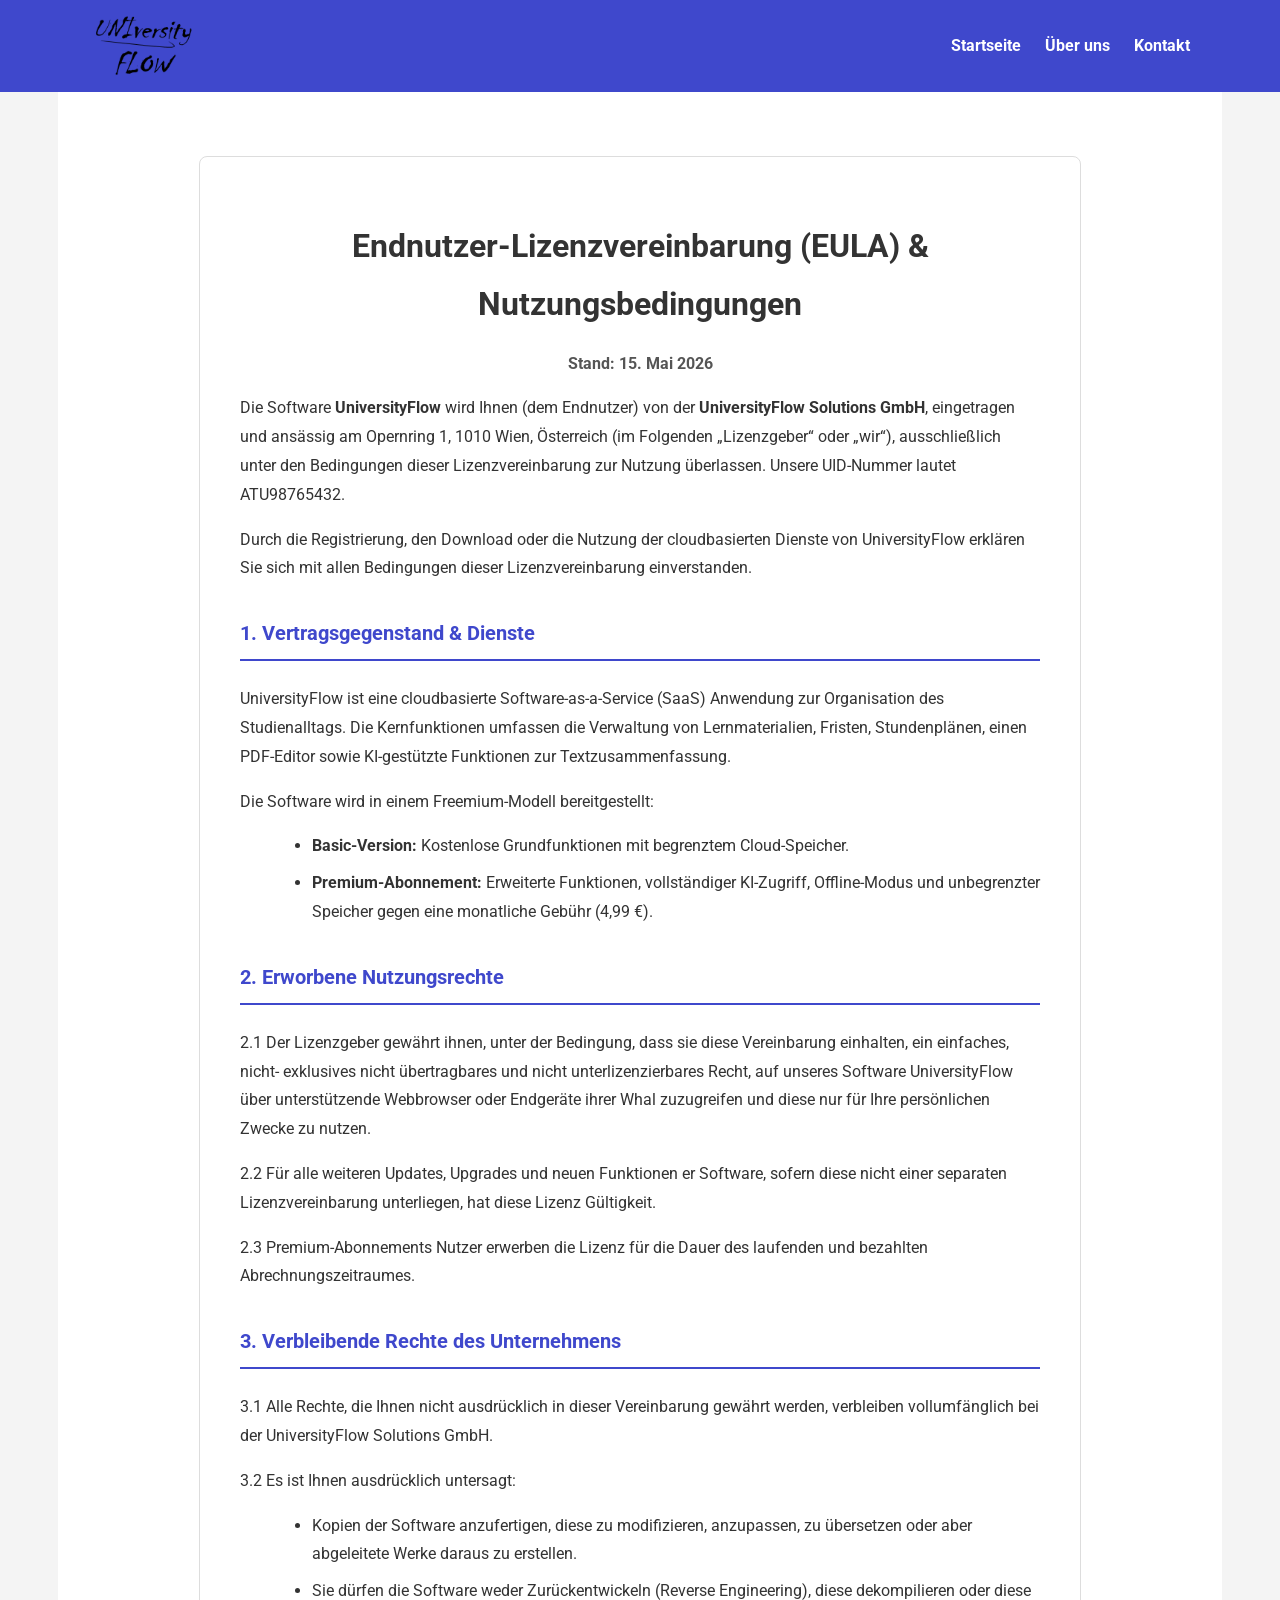
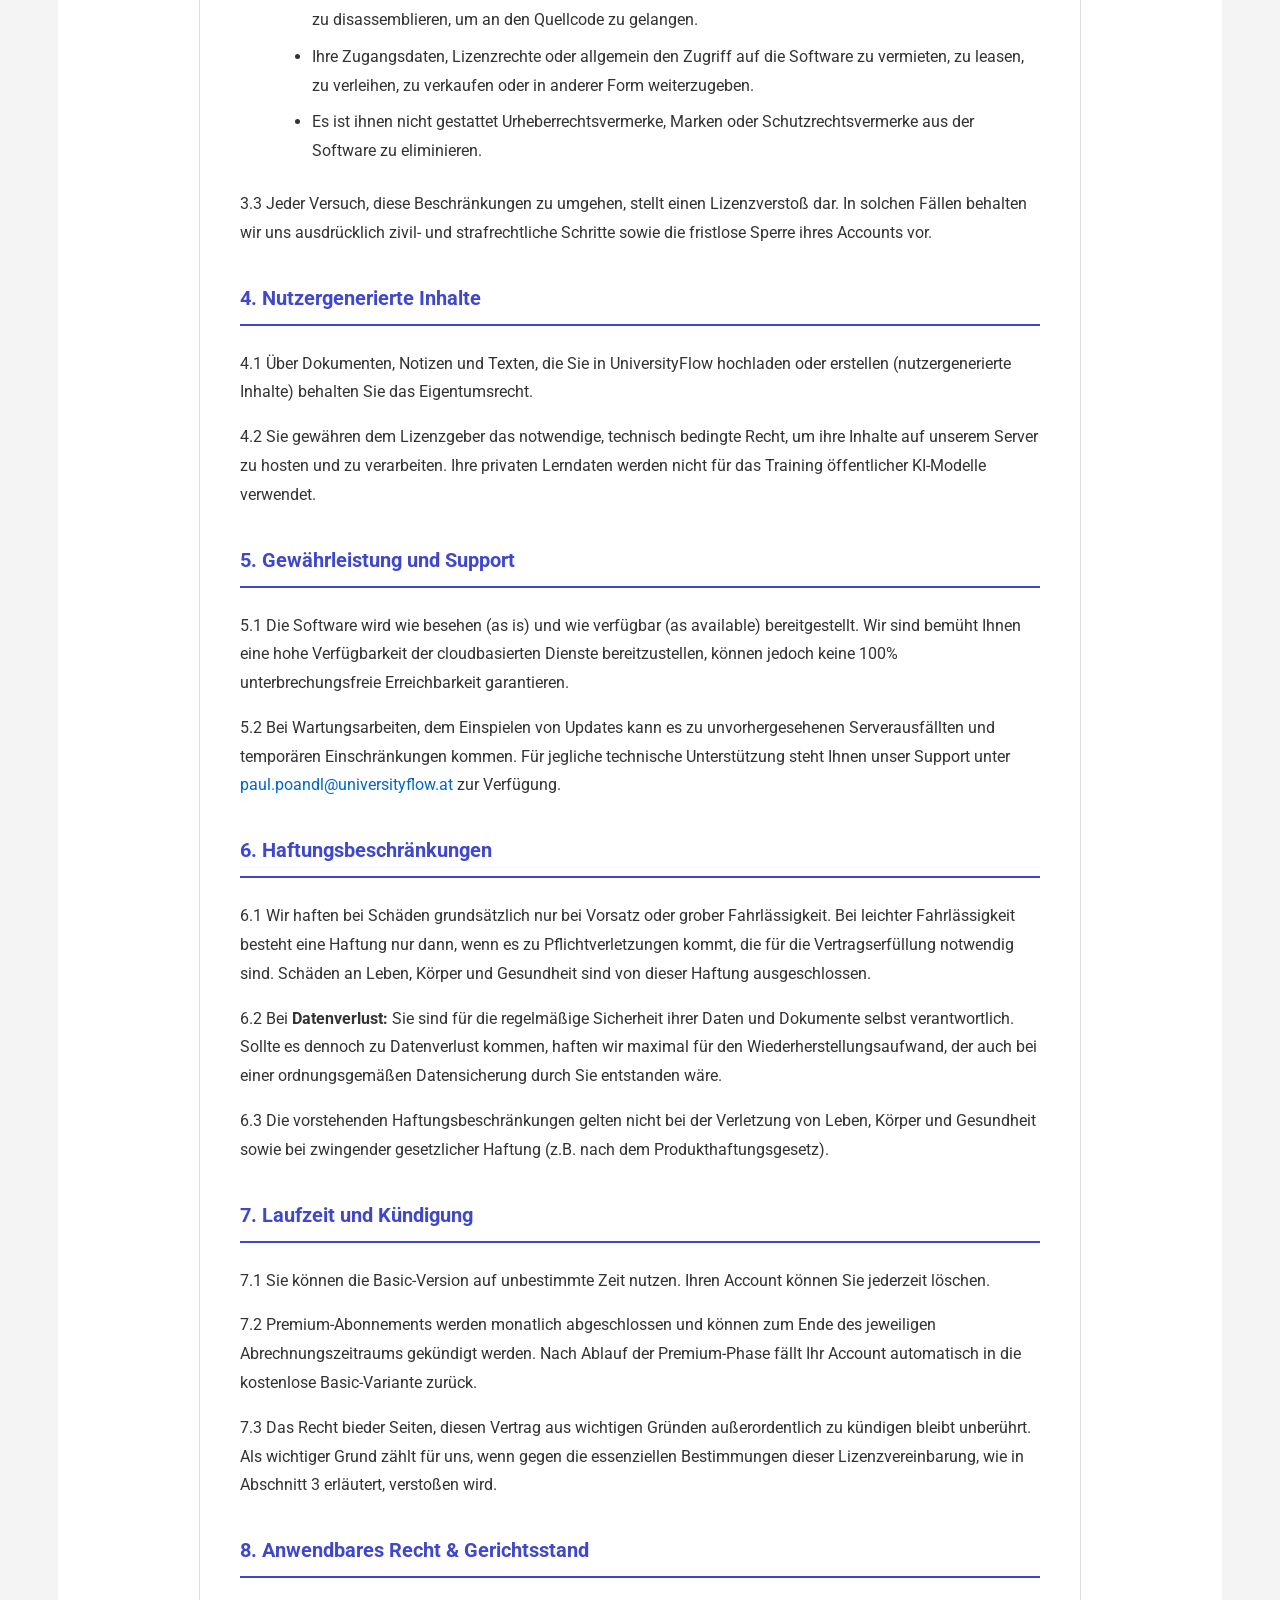
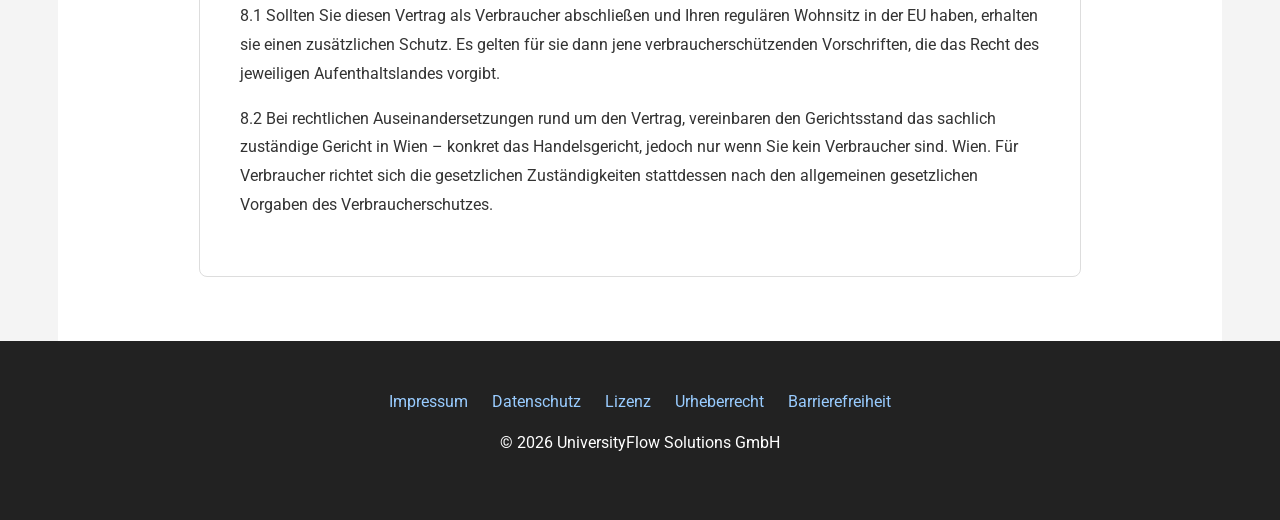
==== license.html @ edbe3fd8 "Add files via upload" ====
<!DOCTYPE html>
<html lang="de">
<head>
    <meta charset="UTF-8">
    <meta name="viewport" content="width=device-width, initial-scale=1.0">
    <title>Lizenz & Nutzungsbedingungen - UniversityFlow</title>
    <link rel="stylesheet" href="style.css">
    <style>
        .eula-content {
            background: var(--white);
            padding: 2.5rem;
            border-radius: 8px;
            border: 1px solid #ddd;
            margin: 2rem auto;
            max-width: 800px;
            line-height: 1.8;
        }
        .eula-content h1 {
            text-align: center;
            margin-bottom: 0.5rem;
        }
        .eula-content h2 {
            color: var(--primary-color);
            border-bottom: 2px solid var(--primary-color);
            padding-bottom: 0.5rem;
            margin-top: 2rem;
            margin-bottom: 1.5rem;
            font-size: 1.25rem;
        }
        .eula-content p {
            margin-bottom: 1rem;
        }
        .eula-content ul {
            margin-left: 2rem;
            margin-bottom: 1.5rem;
        }
        .eula-content li {
            margin-bottom: 0.5rem;
        }
        .eula-content a {
            color: var(--accent-color);
            text-decoration: none;
        }
        .eula-content a:hover {
            text-decoration: underline;
        }
    </style>
</head>
<body>
    <header>
        <div class="header-container">
            <a href="index.html" class="header-logo">
                <img src="Bilder/UNIversityFLOW.png" alt="UniversityFlow Logo">
            </a>
            <nav aria-label="Hauptnavigation">
                <ul>
                    <li><a href="index.html">Startseite</a></li>
                    <li><a href="about.html">Über uns</a></li>
                    <li><a href="contact.html">Kontakt</a></li>
                </ul>
            </nav>
        </div>
    </header>

    <main>
        <div class="eula-content">
            <h1>Endnutzer-Lizenzvereinbarung (EULA) & Nutzungsbedingungen</h1>
            <p style="text-align: center; color: #555;"><strong>Stand: 15. Mai 2026</strong></p>

            <p>Die Software <strong>UniversityFlow</strong> wird Ihnen (dem Endnutzer) von der <strong>UniversityFlow Solutions GmbH</strong>, eingetragen und ansässig am Opernring 1, 1010 Wien, Österreich (im Folgenden „Lizenzgeber“ oder „wir“), ausschließlich unter den Bedingungen dieser Lizenzvereinbarung zur Nutzung überlassen. Unsere UID-Nummer lautet ATU98765432.</p>
            
            <p>Durch die Registrierung, den Download oder die Nutzung der cloudbasierten Dienste von UniversityFlow erklären Sie sich mit allen Bedingungen dieser Lizenzvereinbarung einverstanden.</p>

            <h2>1. Vertragsgegenstand & Dienste</h2>
            <p>UniversityFlow ist eine cloudbasierte Software-as-a-Service (SaaS) Anwendung zur Organisation des Studienalltags. Die Kernfunktionen umfassen die Verwaltung von Lernmaterialien, Fristen, Stundenplänen, einen PDF-Editor sowie KI-gestützte Funktionen zur Textzusammenfassung.</p>
            <p>Die Software wird in einem Freemium-Modell bereitgestellt:</p>
            <ul>
                <li><strong>Basic-Version:</strong> Kostenlose Grundfunktionen mit begrenztem Cloud-Speicher.</li>
                <li><strong>Premium-Abonnement:</strong> Erweiterte Funktionen, vollständiger KI-Zugriff, Offline-Modus und unbegrenzter Speicher gegen eine monatliche Gebühr (4,99 €).</li>
            </ul>

            <h2>2. Erworbene Nutzungsrechte</h2>
            <p>2.1 Der Lizenzgeber gewährt ihnen, unter der Bedingung, dass sie diese Vereinbarung einhalten, ein einfaches, nicht- exklusives nicht übertragbares und nicht unterlizenzierbares Recht, auf unseres Software UniversityFlow über unterstützende Webbrowser oder Endgeräte ihrer Whal zuzugreifen und diese nur für Ihre persönlichen Zwecke zu nutzen.</p>
            <p>2.2 Für alle weiteren Updates, Upgrades und neuen Funktionen er Software, sofern diese nicht einer separaten Lizenzvereinbarung unterliegen, hat diese Lizenz Gültigkeit.</p>
            <p>2.3 Premium-Abonnements Nutzer erwerben die Lizenz für die Dauer des laufenden und bezahlten Abrechnungszeitraumes.</p>

            <h2>3. Verbleibende Rechte des Unternehmens</h2>
            <p>3.1 Alle Rechte, die Ihnen nicht ausdrücklich in dieser Vereinbarung gewährt werden, verbleiben vollumfänglich bei der UniversityFlow Solutions GmbH.</p>
            <p>3.2 Es ist Ihnen ausdrücklich untersagt:</p>
            <ul>
                <li>Kopien der Software anzufertigen, diese zu modifizieren, anzupassen, zu übersetzen oder aber abgeleitete Werke daraus zu erstellen.</li>
                <li>Sie dürfen die Software weder Zurückentwickeln (Reverse Engineering), diese dekompilieren oder diese zu disassemblieren, um an den Quellcode zu gelangen.</li>
                <li>Ihre Zugangsdaten, Lizenzrechte oder allgemein den Zugriff auf die Software zu vermieten, zu leasen, zu verleihen, zu verkaufen oder in anderer Form weiterzugeben.</li>
                <li>Es ist ihnen nicht gestattet Urheberrechtsvermerke, Marken oder Schutzrechtsvermerke aus der Software zu eliminieren.</li>
            </ul>
            <p>3.3 Jeder Versuch, diese Beschränkungen zu umgehen, stellt einen Lizenzverstoß dar. In solchen Fällen behalten wir uns ausdrücklich zivil- und strafrechtliche Schritte sowie die fristlose Sperre ihres Accounts vor.</p>

            <h2>4. Nutzergenerierte Inhalte</h2>
            <p>4.1 Über Dokumenten, Notizen und Texten, die Sie in UniversityFlow hochladen oder erstellen (nutzergenerierte Inhalte) behalten Sie das Eigentumsrecht.</p>
            <p>4.2 Sie gewähren dem Lizenzgeber das notwendige, technisch bedingte Recht, um ihre Inhalte auf unserem Server zu hosten und zu verarbeiten. Ihre privaten Lerndaten werden nicht für das Training öffentlicher KI-Modelle verwendet.</p> 

            <h2>5. Gewährleistung und Support</h2>
            <p>5.1 Die Software wird wie besehen (as is) und wie verfügbar (as available) bereitgestellt. Wir sind bemüht Ihnen eine hohe Verfügbarkeit der cloudbasierten Dienste bereitzustellen, können jedoch keine 100% unterbrechungsfreie Erreichbarkeit garantieren.</p>
            <p>5.2 Bei Wartungsarbeiten, dem Einspielen von Updates kann es zu unvorhergesehenen Serverausfällten und temporären Einschränkungen kommen. Für jegliche technische Unterstützung steht Ihnen unser Support unter <a href="mailto:paul.poandl@universityflow.at">paul.poandl@universityflow.at</a> zur Verfügung.</p>

            <h2>6. Haftungsbeschränkungen</h2>
            <p>6.1 Wir haften bei Schäden grundsätzlich nur bei Vorsatz oder grober Fahrlässigkeit. Bei leichter Fahrlässigkeit besteht eine Haftung nur dann, wenn es zu Pflichtverletzungen kommt, die für die Vertragserfüllung notwendig sind. Schäden an Leben, Körper und Gesundheit sind von dieser Haftung ausgeschlossen.</p>
            <p>6.2 Bei <strong>Datenverlust:</strong> Sie sind für die regelmäßige Sicherheit ihrer Daten und Dokumente selbst verantwortlich. Sollte es dennoch zu Datenverlust kommen, haften wir maximal für den Wiederherstellungsaufwand, der auch bei einer ordnungsgemäßen Datensicherung durch Sie entstanden wäre.</p>
                <p>6.3 Die vorstehenden Haftungsbeschränkungen gelten nicht bei der Verletzung von Leben, Körper und Gesundheit sowie bei zwingender gesetzlicher Haftung (z.B. nach dem Produkthaftungsgesetz).</p>

            <h2>7. Laufzeit und Kündigung</h2>
            <p>7.1 Sie können die Basic-Version auf unbestimmte Zeit nutzen. Ihren Account können Sie jederzeit löschen.</p>
            <p>7.2 Premium-Abonnements werden monatlich abgeschlossen und können zum Ende des jeweiligen Abrechnungszeitraums gekündigt werden. Nach Ablauf der Premium-Phase fällt Ihr Account automatisch in die kostenlose Basic-Variante zurück.</p>
            <p>7.3 Das Recht bieder Seiten, diesen Vertrag aus wichtigen Gründen außerordentlich zu kündigen bleibt unberührt. Als wichtiger Grund zählt für uns, wenn gegen die essenziellen Bestimmungen dieser Lizenzvereinbarung, wie in Abschnitt 3 erläutert, verstoßen wird.</p>

            <h2>8. Anwendbares Recht & Gerichtsstand</h2>
            <p>8.1 Sollten Sie diesen Vertrag als Verbraucher abschließen und Ihren regulären Wohnsitz in der EU haben, erhalten sie einen zusätzlichen Schutz. Es gelten für sie dann jene verbraucherschützenden Vorschriften, die das Recht des jeweiligen Aufenthaltslandes vorgibt.</p>
            <p>8.2 Bei rechtlichen Auseinandersetzungen rund um den Vertrag, vereinbaren den Gerichtsstand das sachlich zuständige Gericht in Wien – konkret das Handelsgericht, jedoch nur wenn Sie kein Verbraucher sind. Wien. Für Verbraucher richtet sich die gesetzlichen Zuständigkeiten stattdessen nach den allgemeinen gesetzlichen Vorgaben des Verbraucherschutzes.</p>
        </div>
    </main>

    <footer>
        <nav aria-label="Rechtliche Navigation">
            <a href="impressum.html">Impressum</a>
            <a href="privacy.html">Datenschutz</a>
            <a href="license.html" aria-current="page">Lizenz</a>
            <a href="copyright.html">Urheberrecht</a>
            <a href="accessibility.html">Barrierefreiheit</a>
        </nav>
        <p>&copy; 2026 UniversityFlow Solutions GmbH</p>
    </footer>
</body>
</html>
---- style.css ----
@import url('https://fonts.googleapis.com/css2?family=Roboto:wght@400;500;700&display=swap');

:root {
    --primary-color: #3F48CC; 
    --secondary-color: #f4f4f4;
    --text-color: #333333;
    --accent-color: #0066cc;
    --white: #ffffff;
    --dark-grey: #222222;
}

body {
    font-family: 'Roboto', Arial, sans-serif;
    line-height: 1.6;
    color: var(--text-color);
    background-color: var(--secondary-color);
    margin: 0;
    padding: 0;
}

header {
    background-color: var(--primary-color);
    color: white;
    padding: 1rem 2rem;
    position: sticky;
    top: 0;
    z-index: 100;
}

header .header-container {
    display: flex;
    justify-content: space-between;
    align-items: center;
    max-width: 1100px;
    margin: 0 auto;
}

.header-logo img {
    max-height: 60px;
    width: auto;
    display: block;
}

header nav ul {
    list-style: none;
    padding: 0;
    margin: 0;
    display: flex;
    gap: 1.5rem;
}

header nav a {
    color: white;
    text-decoration: none;
    font-weight: bold;
}

a:focus, button:focus {
    outline: 3px solid #ffcc00;
    outline-offset: 2px;
}

.hero {
    background-color: #002244;
    color: white;
    padding: 4rem 2rem;
    text-align: center;
}

.hero h1 {
    font-size: 2.5rem;
    margin-bottom: 1rem;
}

.features-grid {
    display: grid;
    grid-template-columns: repeat(auto-fit, minmax(200px, 1fr));
    gap: 2rem;
    margin: 3rem 0;
}

.feature-item {
    text-align: center;
    padding: 1rem;
}

.feature-icon-placeholder {
    width: 80px;
    height: 80px;
    background-color: #ddd;
    margin: 0 auto 1rem;
    border-radius: 50%;
    display: flex;
    align-items: center;
    justify-content: center;
    font-size: 0.8rem;
    color: #666;
}

main {
    padding: 2rem;
    max-width: 1100px;
    margin: 0 auto;
    background-color: var(--white);
}

.promo-section {
    background-color: #f0f7ff;
    padding: 2rem;
    border-left: 5px solid var(--primary-color);
    margin: 2rem 0;
}

.pricing-container {
    display: flex;
    flex-wrap: wrap;
    gap: 2rem;
    justify-content: center;
}

.card {
    border: 2px solid #ddd;
    border-radius: 10px;
    padding: 2rem;
    width: 300px;
    text-align: center;
}

.card.featured {
    border-color: var(--accent-color);
    box-shadow: 0 10px 20px rgba(0,0,0,0.1);
}

.button {
    background-color: var(--primary-color);
    color: white;
    padding: 12px 24px;
    border: none;
    border-radius: 5px;
    cursor: pointer;
    text-decoration: none;
    display: inline-block;
    font-weight: bold;
}

.button:hover {
    background-color: var(--accent-color);
}

.cookie-banner {
    position: fixed;
    bottom: 0;
    left: 0;
    width: 100%;
    background-color: var(--dark-grey);
    color: white;
    padding: 1rem;
    display: flex;
    justify-content: center;
    align-items: center;
    gap: 2rem;
    z-index: 1000;
}

.media-placeholder {
    background-color: #eee;
    border: 2px dashed #ccc;
    padding: 2rem;
    text-align: center;
    margin: 1rem 0;
}

footer {
    background-color: var(--dark-grey);
    color: white;
    text-align: center;
    padding: 3rem 1rem;
}

footer a { color: #9cf; margin: 0 10px; text-decoration: none; }
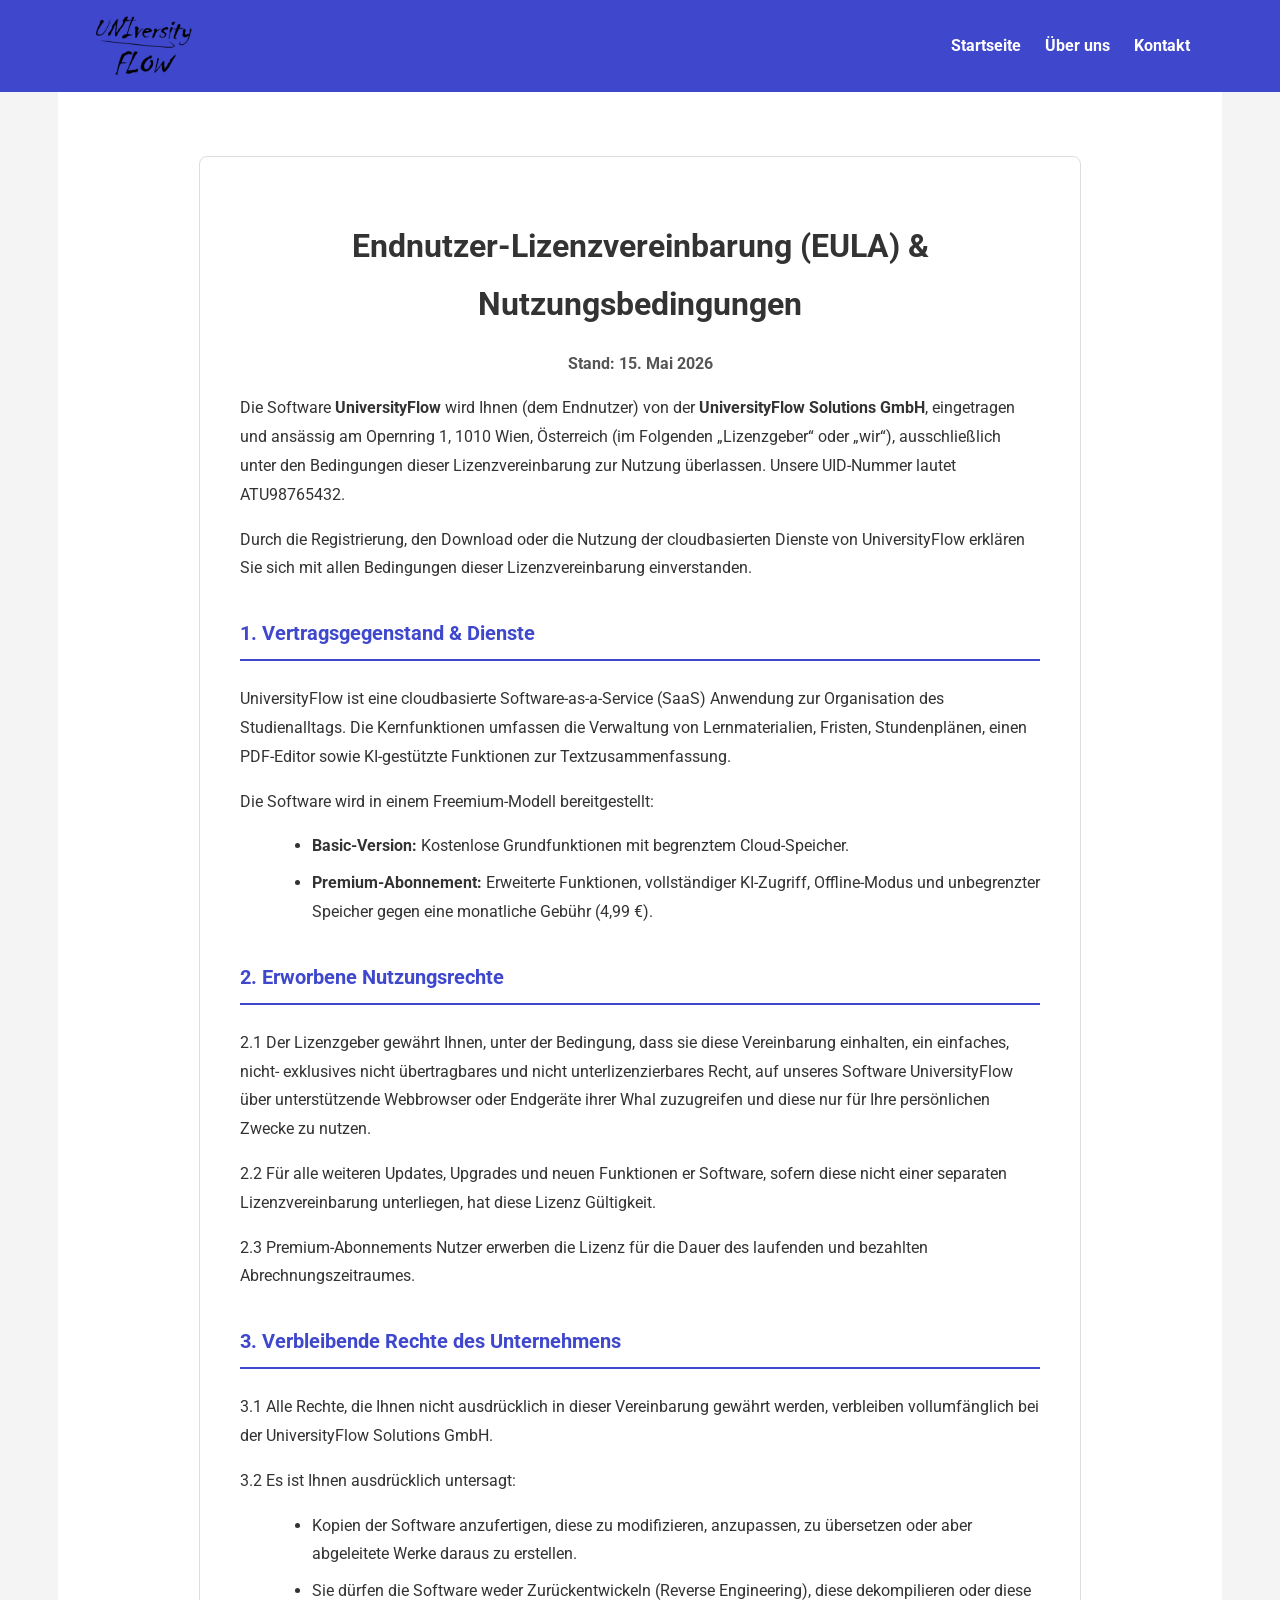
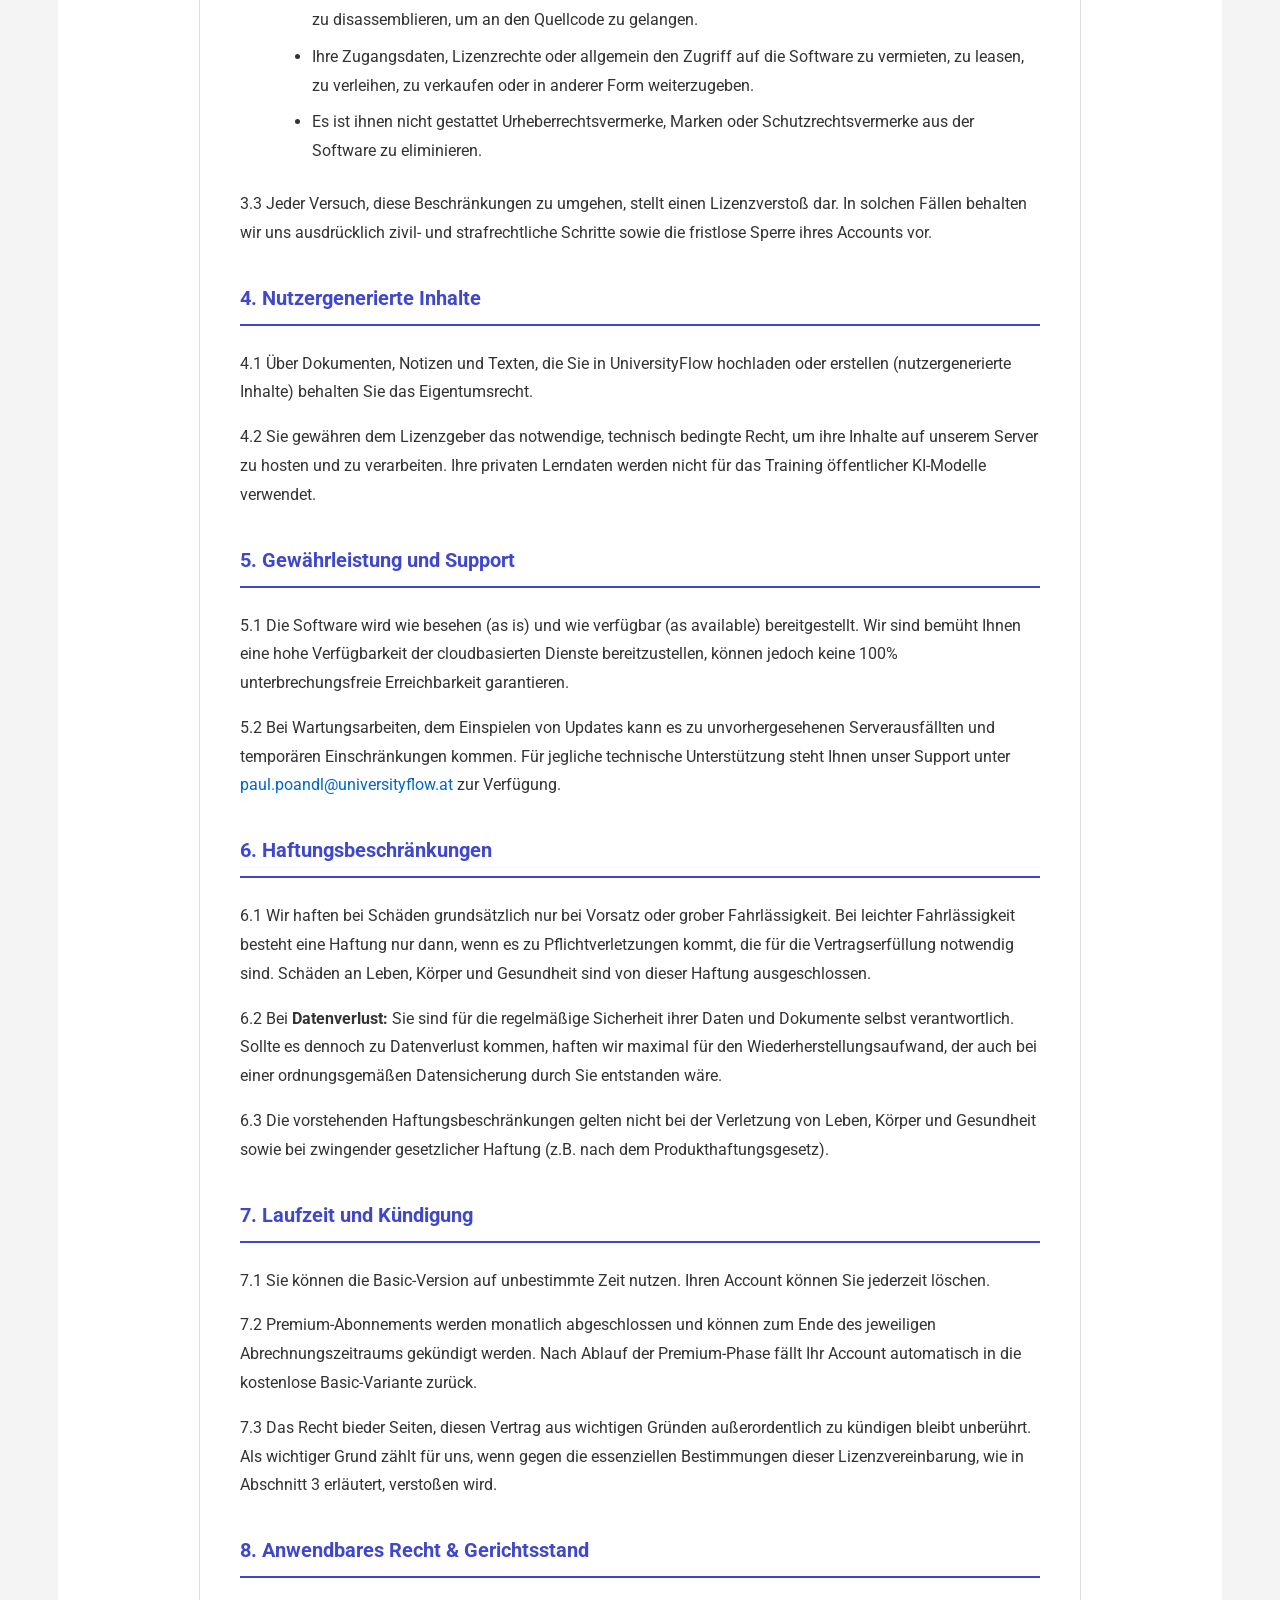
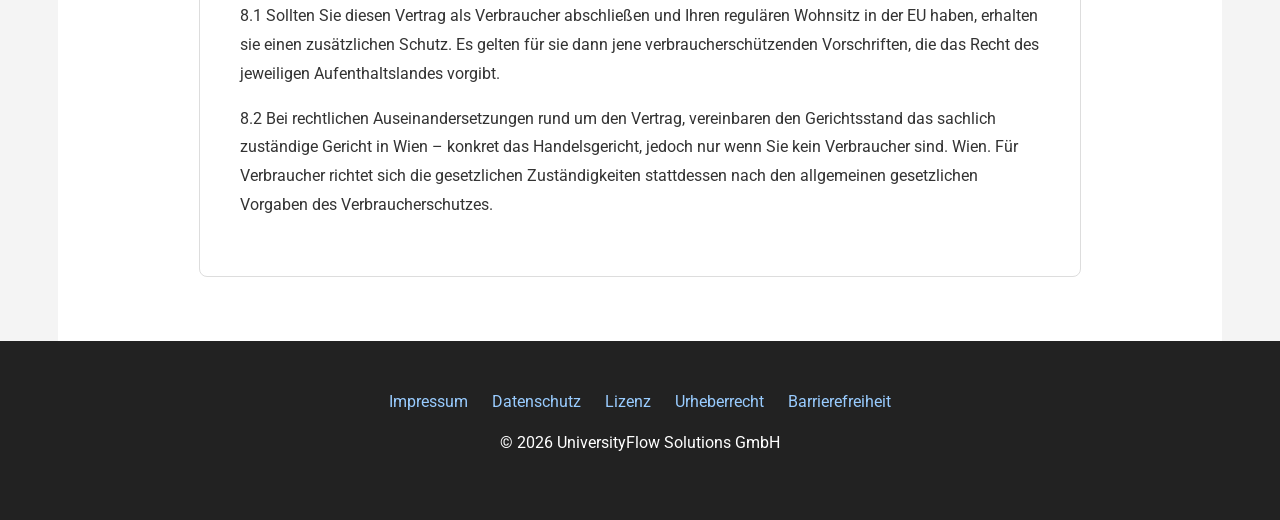
==== commit 216924c8: "Update license.html" ====
--- a/license.html
+++ b/license.html
@@ -80,7 +80,7 @@
             </ul>
 
             <h2>2. Erworbene Nutzungsrechte</h2>
-            <p>2.1 Der Lizenzgeber gewährt ihnen, unter der Bedingung, dass sie diese Vereinbarung einhalten, ein einfaches, nicht- exklusives nicht übertragbares und nicht unterlizenzierbares Recht, auf unseres Software UniversityFlow über unterstützende Webbrowser oder Endgeräte ihrer Whal zuzugreifen und diese nur für Ihre persönlichen Zwecke zu nutzen.</p>
+            <p>2.1 Der Lizenzgeber gewährt Ihnen, unter der Bedingung, dass sie diese Vereinbarung einhalten, ein einfaches, nicht- exklusives nicht übertragbares und nicht unterlizenzierbares Recht, auf unseres Software UniversityFlow über unterstützende Webbrowser oder Endgeräte ihrer Whal zuzugreifen und diese nur für Ihre persönlichen Zwecke zu nutzen.</p>
             <p>2.2 Für alle weiteren Updates, Upgrades und neuen Funktionen er Software, sofern diese nicht einer separaten Lizenzvereinbarung unterliegen, hat diese Lizenz Gültigkeit.</p>
             <p>2.3 Premium-Abonnements Nutzer erwerben die Lizenz für die Dauer des laufenden und bezahlten Abrechnungszeitraumes.</p>
 
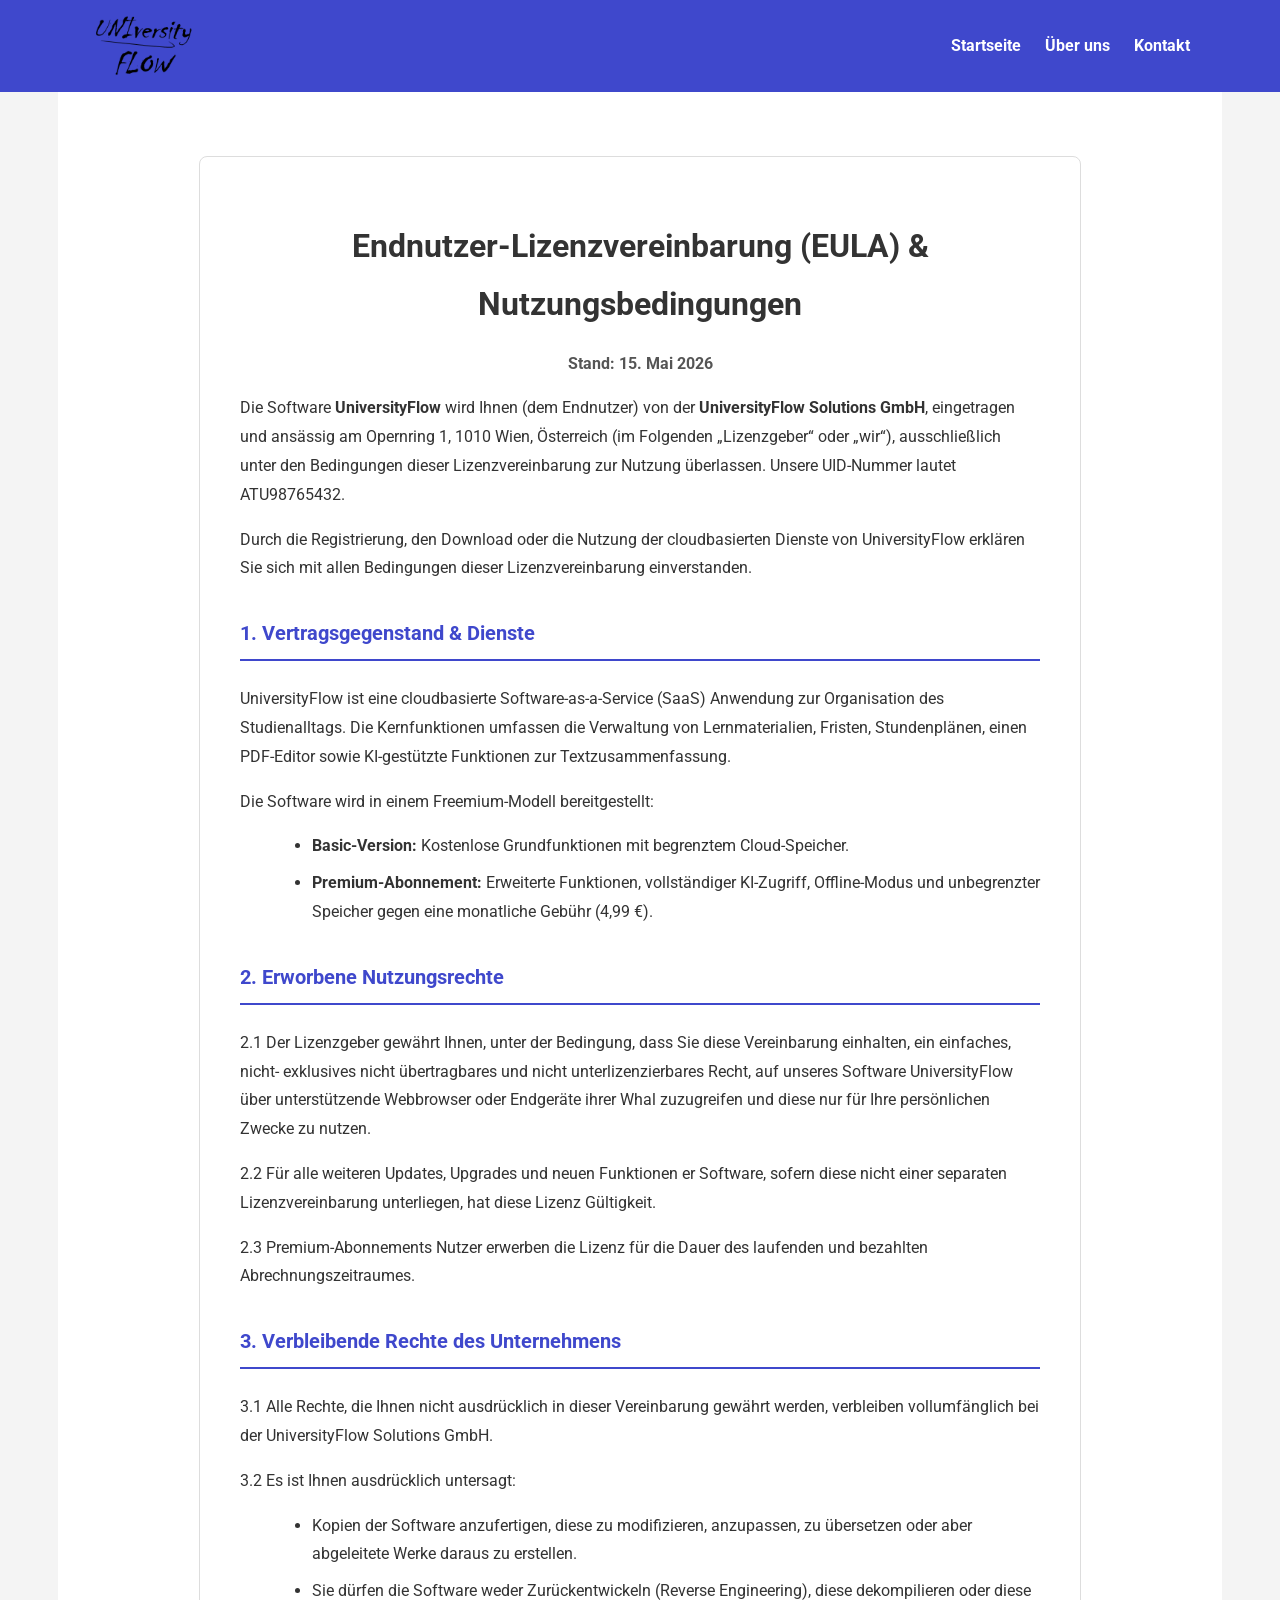
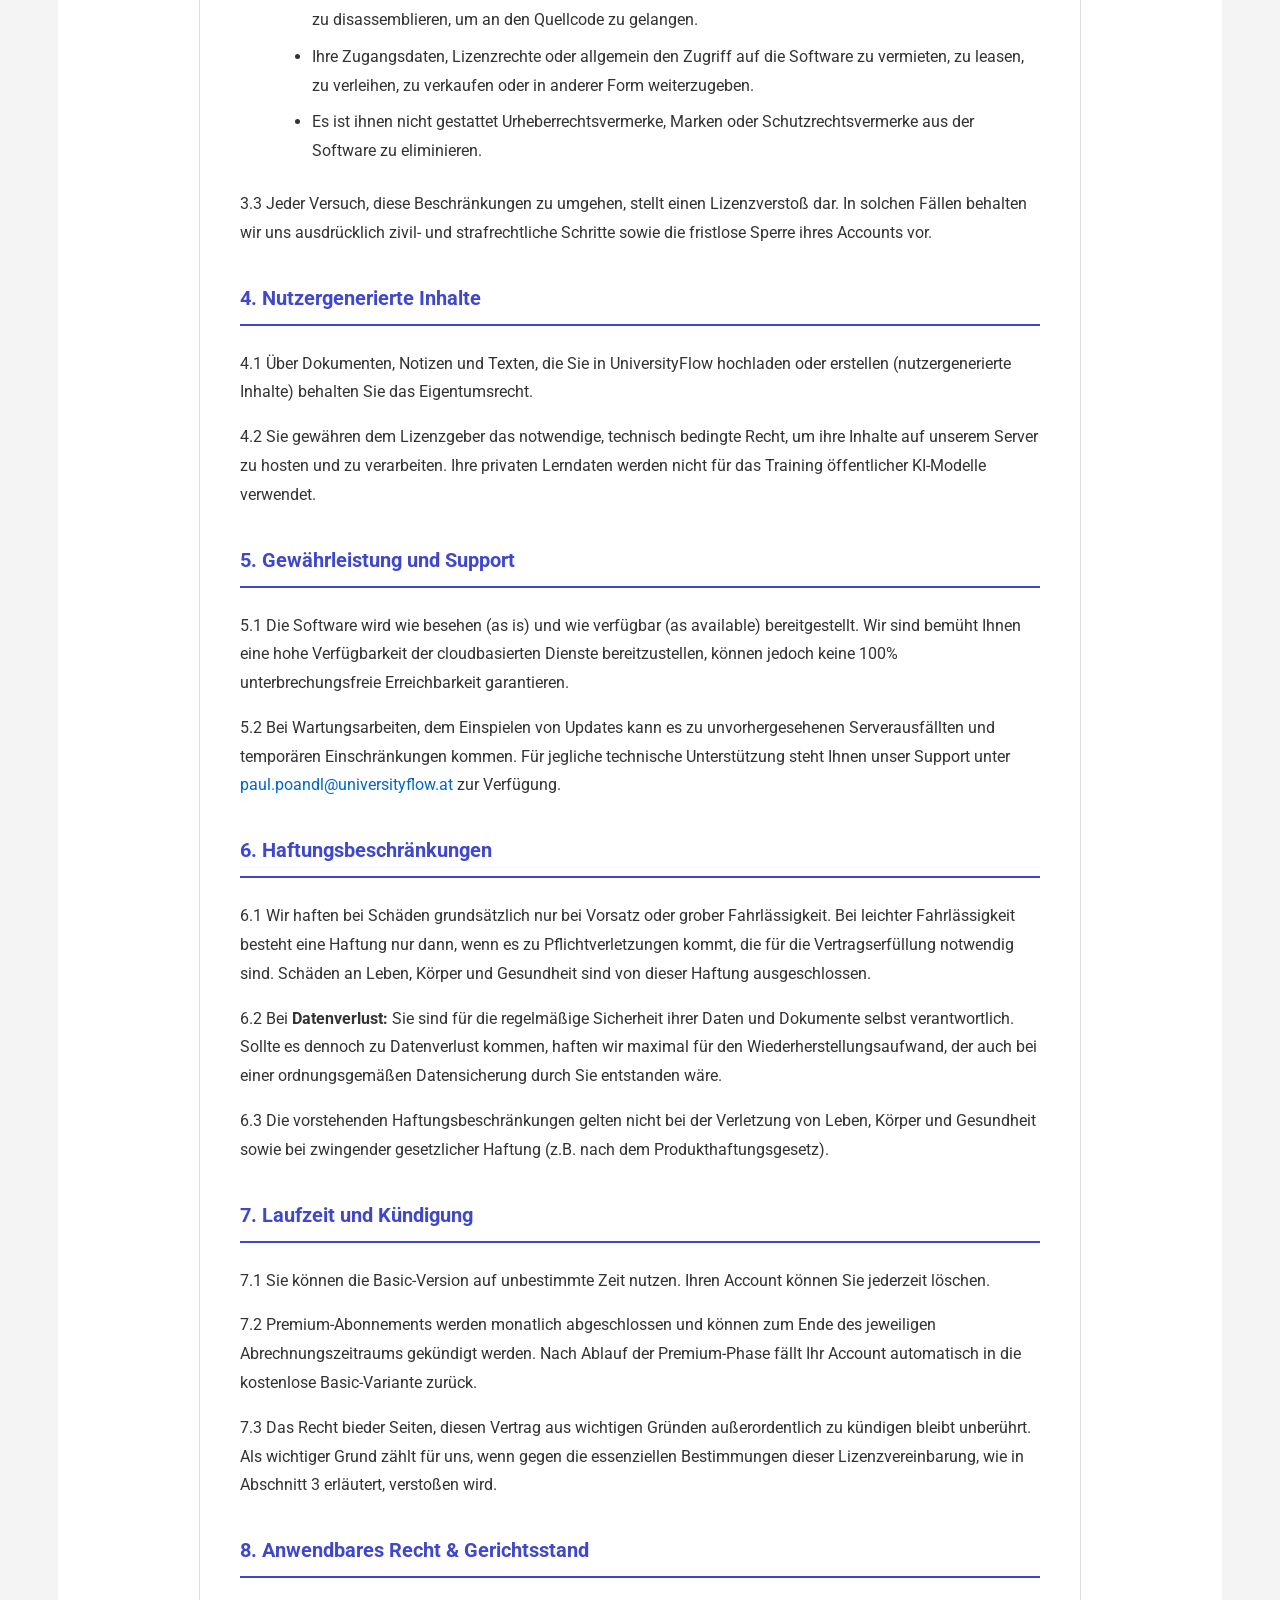
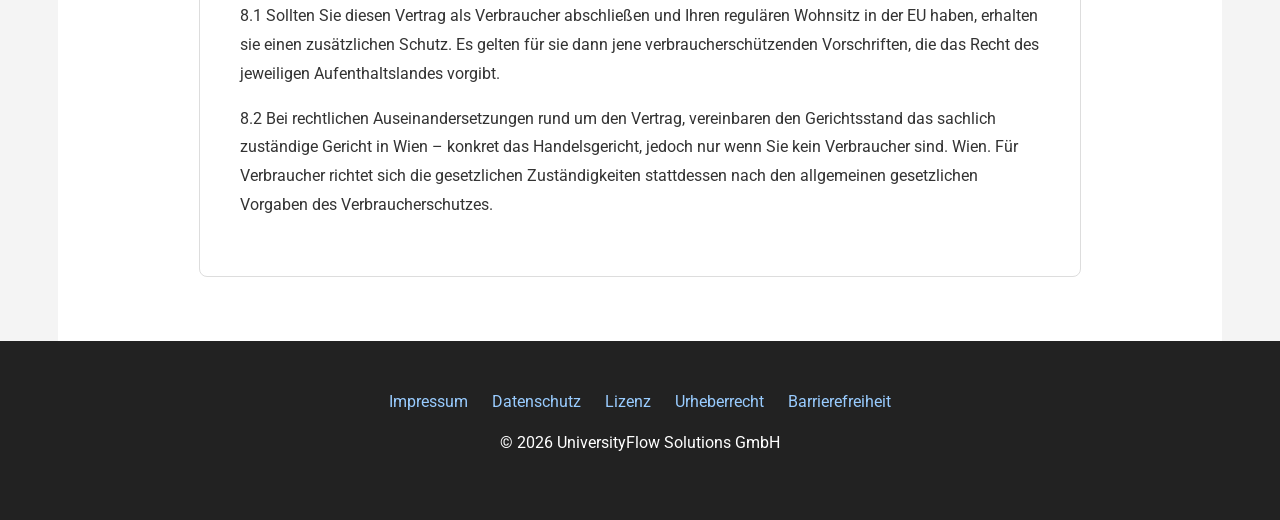
==== commit 936904fd: "Update license.html" ====
--- a/license.html
+++ b/license.html
@@ -80,7 +80,7 @@
             </ul>
 
             <h2>2. Erworbene Nutzungsrechte</h2>
-            <p>2.1 Der Lizenzgeber gewährt Ihnen, unter der Bedingung, dass sie diese Vereinbarung einhalten, ein einfaches, nicht- exklusives nicht übertragbares und nicht unterlizenzierbares Recht, auf unseres Software UniversityFlow über unterstützende Webbrowser oder Endgeräte ihrer Whal zuzugreifen und diese nur für Ihre persönlichen Zwecke zu nutzen.</p>
+            <p>2.1 Der Lizenzgeber gewährt Ihnen, unter der Bedingung, dass Sie diese Vereinbarung einhalten, ein einfaches, nicht- exklusives nicht übertragbares und nicht unterlizenzierbares Recht, auf unseres Software UniversityFlow über unterstützende Webbrowser oder Endgeräte ihrer Whal zuzugreifen und diese nur für Ihre persönlichen Zwecke zu nutzen.</p>
             <p>2.2 Für alle weiteren Updates, Upgrades und neuen Funktionen er Software, sofern diese nicht einer separaten Lizenzvereinbarung unterliegen, hat diese Lizenz Gültigkeit.</p>
             <p>2.3 Premium-Abonnements Nutzer erwerben die Lizenz für die Dauer des laufenden und bezahlten Abrechnungszeitraumes.</p>
 
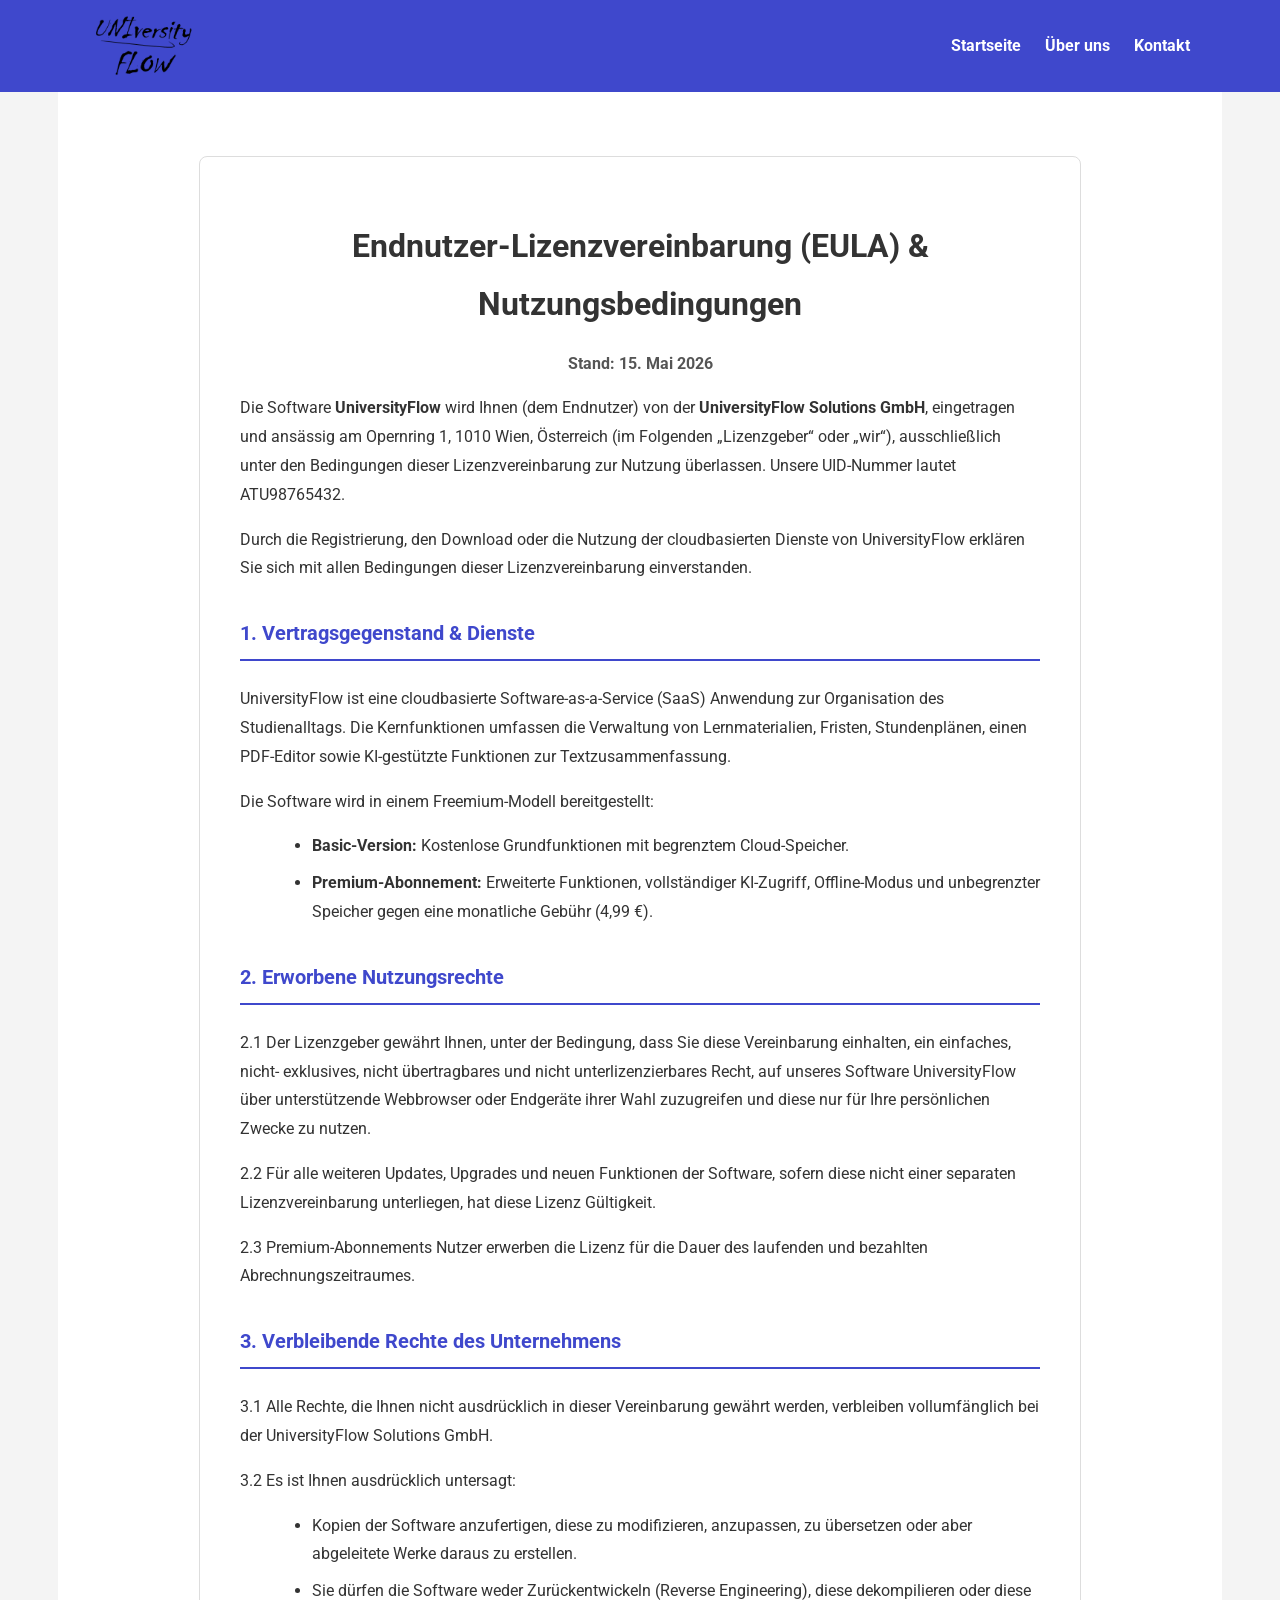
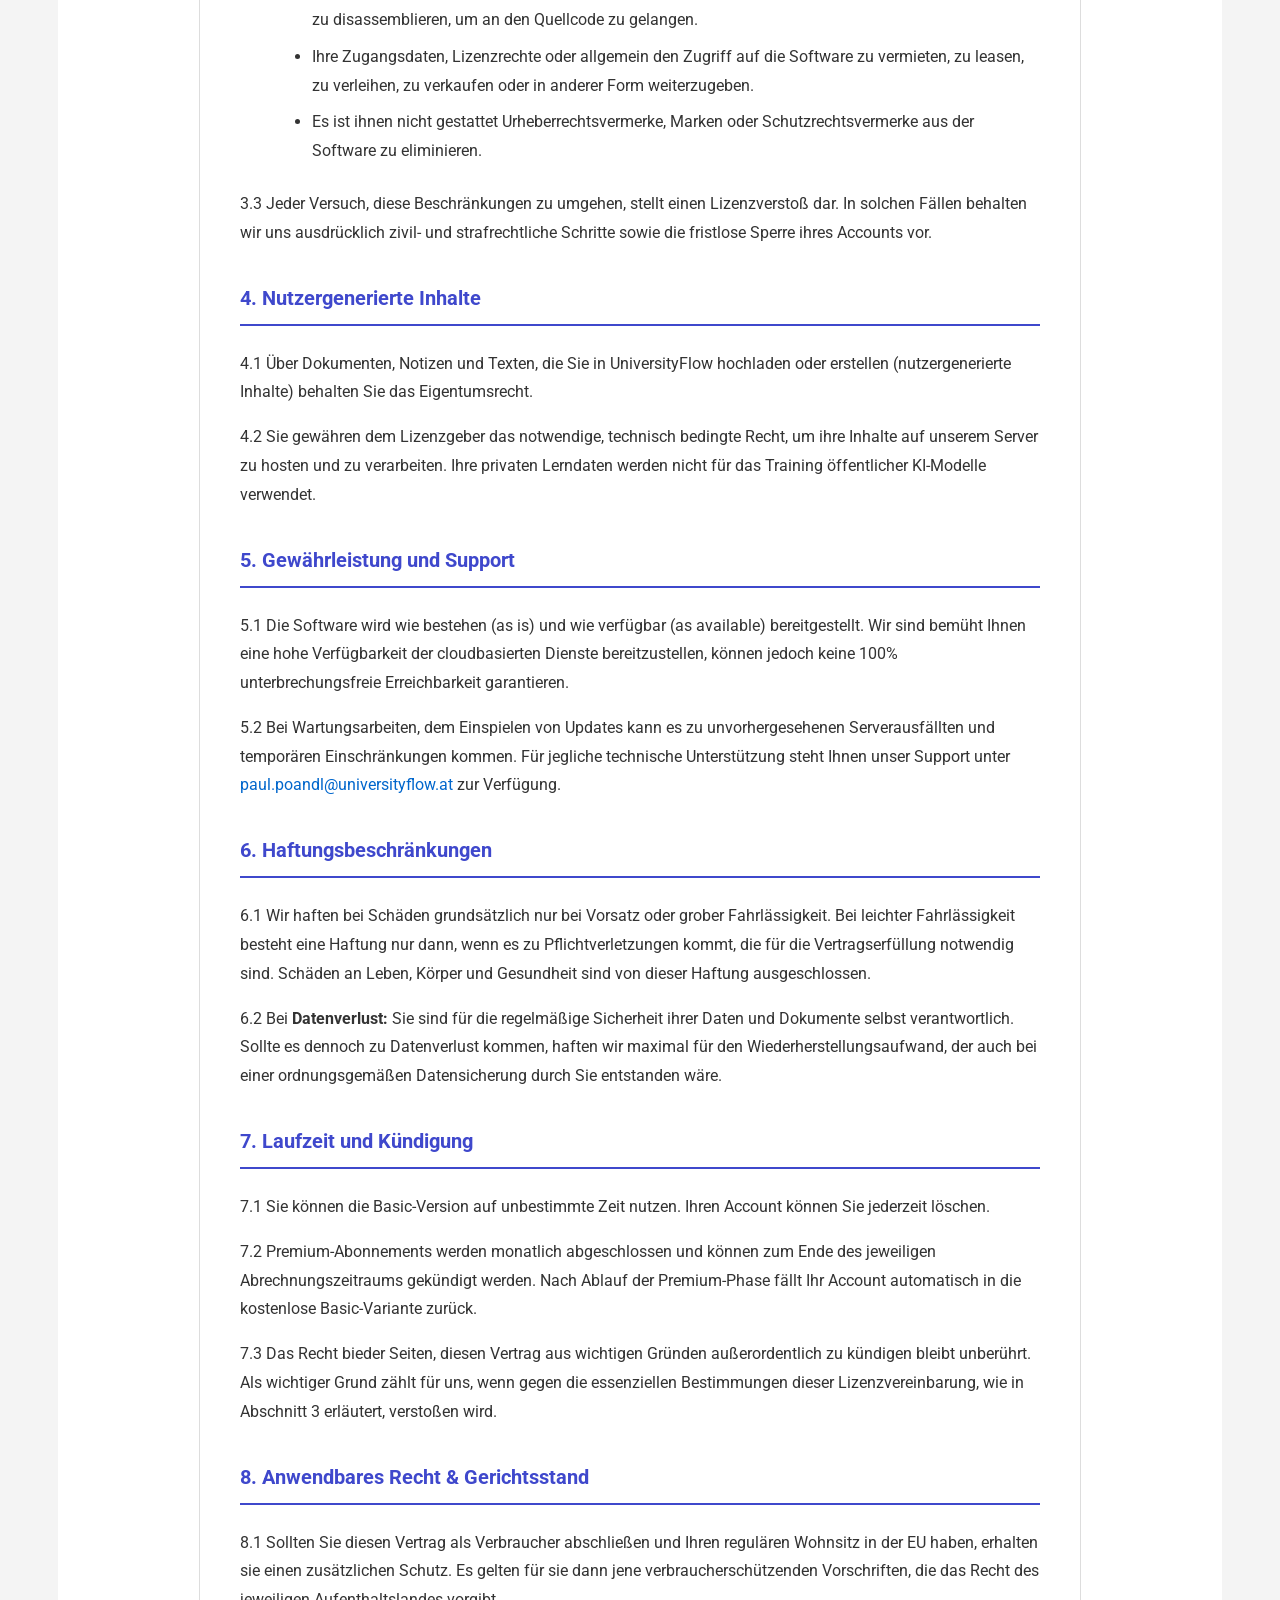
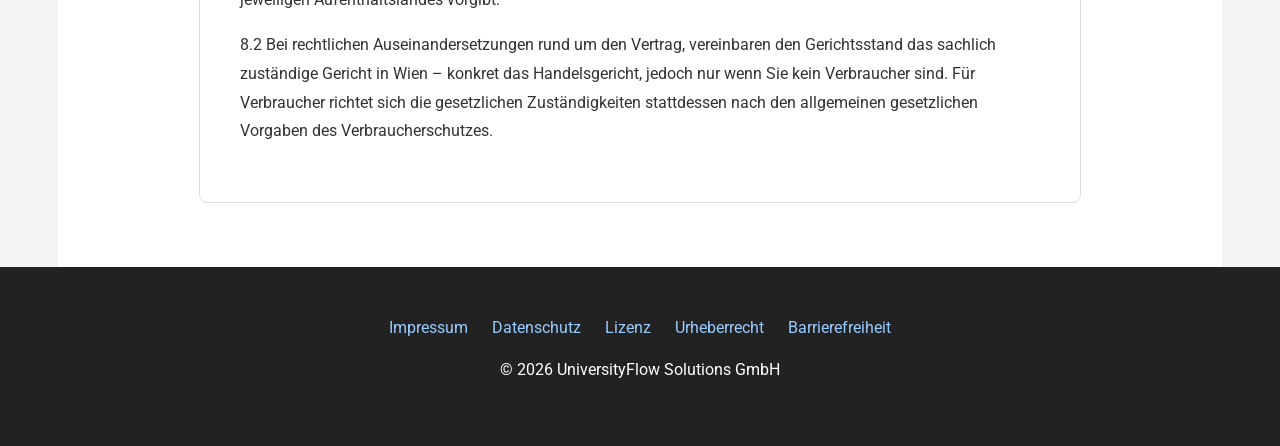
==== commit 6901cc99: "Update license.html" ====
--- a/license.html
+++ b/license.html
@@ -80,8 +80,8 @@
             </ul>
 
             <h2>2. Erworbene Nutzungsrechte</h2>
-            <p>2.1 Der Lizenzgeber gewährt Ihnen, unter der Bedingung, dass Sie diese Vereinbarung einhalten, ein einfaches, nicht- exklusives nicht übertragbares und nicht unterlizenzierbares Recht, auf unseres Software UniversityFlow über unterstützende Webbrowser oder Endgeräte ihrer Whal zuzugreifen und diese nur für Ihre persönlichen Zwecke zu nutzen.</p>
-            <p>2.2 Für alle weiteren Updates, Upgrades und neuen Funktionen er Software, sofern diese nicht einer separaten Lizenzvereinbarung unterliegen, hat diese Lizenz Gültigkeit.</p>
+            <p>2.1 Der Lizenzgeber gewährt Ihnen, unter der Bedingung, dass Sie diese Vereinbarung einhalten, ein einfaches, nicht- exklusives, nicht übertragbares und nicht unterlizenzierbares Recht, auf unseres Software UniversityFlow über unterstützende Webbrowser oder Endgeräte ihrer Wahl zuzugreifen und diese nur für Ihre persönlichen Zwecke zu nutzen.</p>
+            <p>2.2 Für alle weiteren Updates, Upgrades und neuen Funktionen der Software, sofern diese nicht einer separaten Lizenzvereinbarung unterliegen, hat diese Lizenz Gültigkeit.</p>
             <p>2.3 Premium-Abonnements Nutzer erwerben die Lizenz für die Dauer des laufenden und bezahlten Abrechnungszeitraumes.</p>
 
             <h2>3. Verbleibende Rechte des Unternehmens</h2>
@@ -100,13 +100,12 @@
             <p>4.2 Sie gewähren dem Lizenzgeber das notwendige, technisch bedingte Recht, um ihre Inhalte auf unserem Server zu hosten und zu verarbeiten. Ihre privaten Lerndaten werden nicht für das Training öffentlicher KI-Modelle verwendet.</p> 
 
             <h2>5. Gewährleistung und Support</h2>
-            <p>5.1 Die Software wird wie besehen (as is) und wie verfügbar (as available) bereitgestellt. Wir sind bemüht Ihnen eine hohe Verfügbarkeit der cloudbasierten Dienste bereitzustellen, können jedoch keine 100% unterbrechungsfreie Erreichbarkeit garantieren.</p>
+            <p>5.1 Die Software wird wie bestehen (as is) und wie verfügbar (as available) bereitgestellt. Wir sind bemüht Ihnen eine hohe Verfügbarkeit der cloudbasierten Dienste bereitzustellen, können jedoch keine 100% unterbrechungsfreie Erreichbarkeit garantieren.</p>
             <p>5.2 Bei Wartungsarbeiten, dem Einspielen von Updates kann es zu unvorhergesehenen Serverausfällten und temporären Einschränkungen kommen. Für jegliche technische Unterstützung steht Ihnen unser Support unter <a href="mailto:paul.poandl@universityflow.at">paul.poandl@universityflow.at</a> zur Verfügung.</p>
 
             <h2>6. Haftungsbeschränkungen</h2>
             <p>6.1 Wir haften bei Schäden grundsätzlich nur bei Vorsatz oder grober Fahrlässigkeit. Bei leichter Fahrlässigkeit besteht eine Haftung nur dann, wenn es zu Pflichtverletzungen kommt, die für die Vertragserfüllung notwendig sind. Schäden an Leben, Körper und Gesundheit sind von dieser Haftung ausgeschlossen.</p>
             <p>6.2 Bei <strong>Datenverlust:</strong> Sie sind für die regelmäßige Sicherheit ihrer Daten und Dokumente selbst verantwortlich. Sollte es dennoch zu Datenverlust kommen, haften wir maximal für den Wiederherstellungsaufwand, der auch bei einer ordnungsgemäßen Datensicherung durch Sie entstanden wäre.</p>
-                <p>6.3 Die vorstehenden Haftungsbeschränkungen gelten nicht bei der Verletzung von Leben, Körper und Gesundheit sowie bei zwingender gesetzlicher Haftung (z.B. nach dem Produkthaftungsgesetz).</p>
 
             <h2>7. Laufzeit und Kündigung</h2>
             <p>7.1 Sie können die Basic-Version auf unbestimmte Zeit nutzen. Ihren Account können Sie jederzeit löschen.</p>
@@ -115,7 +114,7 @@
 
             <h2>8. Anwendbares Recht & Gerichtsstand</h2>
             <p>8.1 Sollten Sie diesen Vertrag als Verbraucher abschließen und Ihren regulären Wohnsitz in der EU haben, erhalten sie einen zusätzlichen Schutz. Es gelten für sie dann jene verbraucherschützenden Vorschriften, die das Recht des jeweiligen Aufenthaltslandes vorgibt.</p>
-            <p>8.2 Bei rechtlichen Auseinandersetzungen rund um den Vertrag, vereinbaren den Gerichtsstand das sachlich zuständige Gericht in Wien – konkret das Handelsgericht, jedoch nur wenn Sie kein Verbraucher sind. Wien. Für Verbraucher richtet sich die gesetzlichen Zuständigkeiten stattdessen nach den allgemeinen gesetzlichen Vorgaben des Verbraucherschutzes.</p>
+            <p>8.2 Bei rechtlichen Auseinandersetzungen rund um den Vertrag, vereinbaren den Gerichtsstand das sachlich zuständige Gericht in Wien – konkret das Handelsgericht, jedoch nur wenn Sie kein Verbraucher sind. Für Verbraucher richtet sich die gesetzlichen Zuständigkeiten stattdessen nach den allgemeinen gesetzlichen Vorgaben des Verbraucherschutzes.</p>
         </div>
     </main>
 
